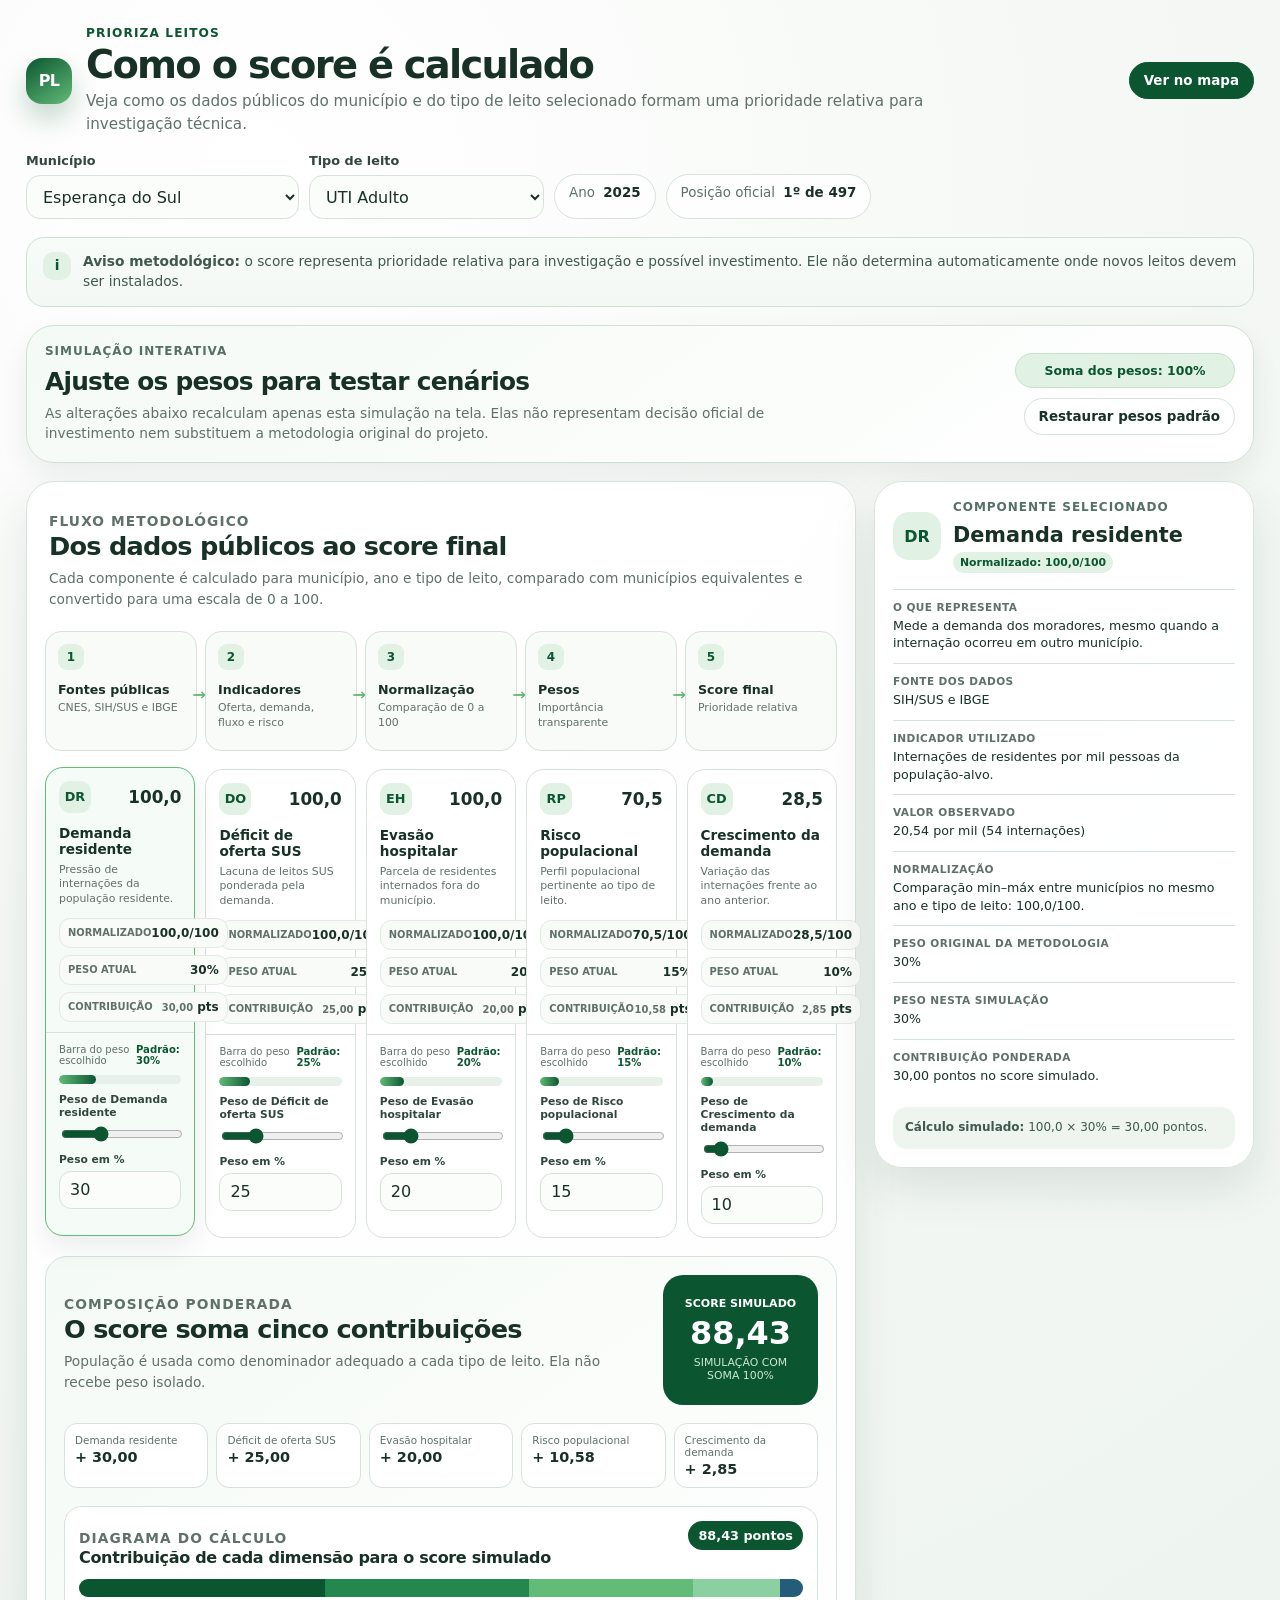
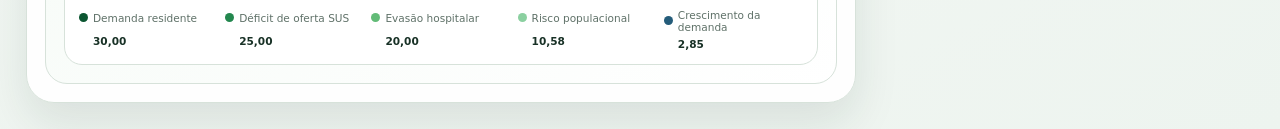
==== entenda-o-score.html @ 722260eb "Initial GitHub Pages site" ====
<!doctype html>
<html lang="pt-BR">
  <head>
    <meta charset="utf-8">
    <meta name="viewport" content="width=device-width, initial-scale=1">
    <meta name="description" content="Entenda como o score transparente do Prioriza Leitos é calculado.">
    <title>Prioriza Leitos | Entenda o score</title>
    <link rel="stylesheet" href="assets/css/styles.css">
  </head>
  <body data-page="score">
    <a class="skip-link" href="#conteudo">Ir para o conteúdo</a>

    <div class="app-shell">
      <header class="topbar">
        <div class="brand">
          <div class="brand-mark" aria-hidden="true">PL</div>
          <div>
            <p class="eyebrow">Prioriza Leitos</p>
            <h1>Como o score é calculado</h1>
            <p class="subtitle">Veja como os dados públicos do município e do tipo de leito selecionado formam uma prioridade relativa para investigação técnica.</p>
          </div>
        </div>
        <a class="button primary" id="back-to-map" href="index.html">Ver no mapa</a>
      </header>

      <section class="selection-bar" aria-label="Seleção analisada">
        <div class="input-group">
          <label for="score-municipality">Município</label>
          <select id="score-municipality"></select>
        </div>
        <div class="input-group">
          <label for="score-bed-type">Tipo de leito</label>
          <select id="score-bed-type"></select>
        </div>
        <div class="selection-chip">Ano <strong id="score-year">—</strong></div>
        <div class="selection-chip">Posição oficial <strong id="score-rank">—</strong></div>
      </section>

      <section class="notice" role="note">
        <span class="notice-icon" aria-hidden="true">i</span>
        <div><strong>Aviso metodológico:</strong> o score representa prioridade relativa para investigação e possível investimento. Ele não determina automaticamente onde novos leitos devem ser instalados.</div>
      </section>

      <section class="simulation-note" aria-label="Simulador de pesos">
        <div>
          <p class="section-title">Simulação interativa</p>
          <h2>Ajuste os pesos para testar cenários</h2>
          <p>As alterações abaixo recalculam apenas esta simulação na tela. Elas não representam decisão oficial de investimento nem substituem a metodologia original do projeto.</p>
        </div>
        <div class="simulation-actions">
          <span class="weight-sum is-ok" id="weight-sum" role="status">Soma dos pesos: 100%</span>
          <button class="button" id="reset-weights" type="button">Restaurar pesos padrão</button>
        </div>
      </section>

      <main id="conteudo" class="score-layout">
        <section class="main-card" aria-label="Fluxo e componentes do score">
          <div class="section-header">
            <div>
              <p class="section-title">Fluxo metodológico</p>
              <h2>Dos dados públicos ao score final</h2>
              <p>Cada componente é calculado para município, ano e tipo de leito, comparado com municípios equivalentes e convertido para uma escala de 0 a 100.</p>
            </div>
          </div>

          <div class="flow" aria-label="Etapas do cálculo">
            <article class="flow-step"><span>1</span><strong>Fontes públicas</strong><small>CNES, SIH/SUS e IBGE</small></article>
            <article class="flow-step"><span>2</span><strong>Indicadores</strong><small>Oferta, demanda, fluxo e risco</small></article>
            <article class="flow-step"><span>3</span><strong>Normalização</strong><small>Comparação de 0 a 100</small></article>
            <article class="flow-step"><span>4</span><strong>Pesos</strong><small>Importância transparente</small></article>
            <article class="flow-step"><span>5</span><strong>Score final</strong><small>Prioridade relativa</small></article>
          </div>

          <div class="dimensions-grid" id="dimension-cards" aria-label="Cinco componentes do score"></div>

          <section class="formula-card" aria-label="Composição do score final">
            <div>
              <p class="section-title">Composição ponderada</p>
              <h2>O score soma cinco contribuições</h2>
              <p>População é usada como denominador adequado a cada tipo de leito. Ela não recebe peso isolado.</p>
            </div>
            <div class="formula-result">
              <span>Score simulado</span>
              <strong id="final-score">—</strong>
              <small id="final-band">—</small>
            </div>
            <div class="contribution-list" id="contribution-list"></div>
            <div class="calculation-diagram" id="calculation-diagram" aria-label="Diagrama explicativo do cálculo"></div>
          </section>
        </section>

        <aside class="side-panel" id="dimension-detail" aria-live="polite"></aside>
      </main>
    </div>

    <div class="sheet-backdrop" id="sheet-backdrop" aria-hidden="true"></div>
    <section class="mobile-sheet" id="mobile-sheet" aria-label="Detalhes do componente">
      <div class="sheet-handle" aria-hidden="true"></div>
      <button class="sheet-close" id="sheet-close" type="button" aria-label="Fechar detalhes">×</button>
      <div id="mobile-sheet-content"></div>
    </section>

    <script type="module" src="assets/js/app.js"></script>
    <script type="module" src="assets/js/score.js"></script>
  </body>
</html>
---- assets/css/styles.css ----
:root {
  --bg: #f5f8f5;
  --surface: #ffffff;
  --surface-2: #eef5ef;
  --surface-3: #f8fbf8;
  --text: #183126;
  --muted: #5f7168;
  --border: #d7e2da;
  --green-1: #d7f0d5;
  --green-2: #a7ddb0;
  --green-3: #62bb77;
  --green-4: #23874e;
  --green-5: #0b5631;
  --blue: #245c7a;
  --shadow: 0 20px 45px rgba(24, 49, 38, 0.1);
  --shadow-soft: 0 12px 28px rgba(24, 49, 38, 0.07);
  --radius-lg: 28px;
  --radius-md: 18px;
  --radius-sm: 12px;
  --focus: 0 0 0 4px rgba(61, 155, 98, 0.18);
  --font: Inter, ui-sans-serif, system-ui, -apple-system, BlinkMacSystemFont, "Segoe UI", sans-serif;
}

* { box-sizing: border-box; }
html { scroll-behavior: smooth; }
body {
  background: radial-gradient(circle at 20% 10%, #fff 0, var(--bg) 46%, #edf4ef 100%);
  color: var(--text);
  font-family: var(--font);
  margin: 0;
  min-width: 320px;
  min-height: 100vh;
}

button, input, select { font: inherit; }
a { color: var(--green-5); }
button:focus-visible, input:focus-visible, select:focus-visible, a:focus-visible {
  outline: none;
  box-shadow: var(--focus);
}

.skip-link {
  background: var(--text);
  color: #fff;
  left: 1rem;
  padding: 0.7rem 1rem;
  position: fixed;
  top: -5rem;
  z-index: 2000;
}
.skip-link:focus { top: 1rem; }

.app-shell { min-height: 100vh; padding: 26px; }
.topbar {
  align-items: center;
  display: flex;
  gap: 20px;
  justify-content: space-between;
  margin-bottom: 18px;
}
.brand { align-items: center; display: flex; gap: 14px; }
.brand-mark {
  align-items: center;
  background: linear-gradient(145deg, var(--green-5), var(--green-3));
  border-radius: 16px;
  box-shadow: 0 14px 26px rgba(11, 86, 49, 0.22);
  color: #fff;
  display: flex;
  flex: 0 0 auto;
  font-weight: 850;
  height: 46px;
  justify-content: center;
  letter-spacing: -0.04em;
  width: 46px;
}
h1 { font-size: clamp(1.65rem, 3vw, 2.55rem); letter-spacing: -0.045em; line-height: 1.02; margin: 0; }
h2, h3, p { margin-top: 0; }
.subtitle { color: var(--muted); font-size: 0.95rem; line-height: 1.48; margin: 6px 0 0; max-width: 850px; }
.eyebrow { color: var(--green-5); font-size: 0.76rem; font-weight: 850; letter-spacing: 0.09em; margin: 0 0 5px; text-transform: uppercase; }
.update-pill, .selection-chip {
  background: rgba(255, 255, 255, 0.8);
  border: 1px solid var(--border);
  border-radius: 999px;
  color: var(--muted);
  font-size: 0.84rem;
  padding: 10px 14px;
  white-space: nowrap;
}
.selection-chip { align-self: end; min-height: 45px; }
.selection-chip strong { color: var(--text); margin-left: 4px; }
.section-title { color: #557065; font-size: 0.75rem; font-weight: 850; letter-spacing: 0.08em; margin: 0 0 9px; text-transform: uppercase; }

.map-layout { align-items: stretch; display: grid; gap: 18px; grid-template-columns: 320px minmax(0, 1fr); }
.filter-panel, .map-card, .details-card, .main-card, .side-panel, .mobile-sheet {
  background: rgba(255, 255, 255, 0.92);
  border: 1px solid var(--border);
  border-radius: var(--radius-lg);
  box-shadow: var(--shadow);
}
.filter-panel { display: flex; flex-direction: column; gap: 17px; padding: 18px; }
.input-group { display: grid; gap: 7px; min-width: 0; }
.input-group label { color: #31473d; font-size: 0.8rem; font-weight: 750; }
.input-group select, .input-group input {
  background: #fbfdfb;
  border: 1px solid var(--border);
  border-radius: 14px;
  color: var(--text);
  min-height: 44px;
  outline: none;
  padding: 10px 12px;
  width: 100%;
}
.input-group select:focus, .input-group input:focus { border-color: #3d9b62; box-shadow: var(--focus); }
.input-group select:disabled { color: var(--muted); opacity: 1; }
.filter-row { display: grid; gap: 10px; grid-template-columns: 0.7fr 1.3fr; }
.legend-block { display: grid; gap: 8px; }
.legend-ramp { background: linear-gradient(90deg, var(--green-1), var(--green-2), var(--green-3), var(--green-4), var(--green-5)); border: 1px solid rgba(0, 0, 0, 0.05); border-radius: 999px; height: 12px; }
.legend-labels { color: var(--muted); display: flex; font-size: 0.7rem; font-weight: 750; justify-content: space-between; }
.method-box { background: linear-gradient(180deg, #f3faf4, #fff); border: 1px solid #dce9df; border-radius: var(--radius-md); color: #40584d; font-size: 0.84rem; line-height: 1.45; padding: 14px; }
.compact-list { display: grid; gap: 8px; }
.compact-item {
  align-items: center;
  background: #fff;
  border: 1px solid var(--border);
  border-radius: 13px;
  color: var(--text);
  cursor: pointer;
  display: flex;
  font-size: 0.82rem;
  gap: 8px;
  justify-content: space-between;
  padding: 10px 11px;
  text-align: left;
}
.compact-item:hover, .compact-item.active { background: var(--surface-2); border-color: #a9ceb3; }
.compact-item span { overflow: hidden; text-overflow: ellipsis; white-space: nowrap; }
.compact-item b { background: var(--green-5); border-radius: 999px; color: #fff; font-size: 0.72rem; min-width: 42px; padding: 4px 7px; text-align: center; }

.map-card { display: grid; gap: 16px; grid-template-columns: minmax(0, 1fr) 335px; min-height: calc(100vh - 145px); overflow: hidden; padding: 18px; }
.map-stage { background: radial-gradient(circle at 52% 42%, #fff 0, #edf6ef 72%); border: 1px solid #d7e5dc; border-radius: 24px; min-height: 620px; overflow: hidden; position: relative; }
.map-heading { align-items: flex-start; display: flex; justify-content: space-between; left: 18px; pointer-events: none; position: absolute; right: 18px; top: 18px; z-index: 500; }
.map-heading > div:first-child { backdrop-filter: blur(10px); background: rgba(255, 255, 255, 0.84); border: 1px solid #dfe9e1; border-radius: 18px; padding: 11px 14px; }
.map-heading strong, .map-heading span { display: block; }
.map-heading strong { font-size: 0.95rem; }
.map-heading span { color: var(--muted); font-size: 0.73rem; margin-top: 3px; }
.focus-chip { background: rgba(9, 87, 49, 0.92); border-radius: 999px; box-shadow: 0 10px 20px rgba(11, 86, 49, 0.18); color: #fff; font-size: 0.75rem; font-weight: 800; padding: 9px 12px; white-space: nowrap; }
.priority-map { height: 100%; min-height: 620px; width: 100%; }
.leaflet-container { background: #edf6ef; font-family: var(--font); }
.leaflet-tile-pane { filter: saturate(0.45) brightness(1.05); opacity: 0.62; }
.leaflet-control-zoom a { color: var(--green-5); }
.leaflet-popup-content-wrapper { border: 1px solid var(--border); border-radius: 16px; box-shadow: var(--shadow-soft); }
.leaflet-popup-content { color: var(--text); line-height: 1.45; margin: 13px 15px; }
.leaflet-control-attribution { font-size: 8px; }

.details-card { box-shadow: none; min-width: 0; overflow: auto; padding: 18px; }
.detail-head { align-items: flex-start; display: flex; gap: 12px; justify-content: space-between; }
.detail-head h2 { font-size: 1.35rem; letter-spacing: -0.03em; margin: 0; }
.detail-head p { color: var(--muted); font-size: 0.78rem; margin: 4px 0 0; }
.score-ring { align-items: center; background: conic-gradient(var(--green-5) var(--score-angle), #dce9df 0); border-radius: 50%; display: flex; flex: 0 0 auto; height: 72px; justify-content: center; position: relative; width: 72px; }
.score-ring::before { background: #fff; border-radius: 50%; content: ""; inset: 7px; position: absolute; }
.score-ring strong { font-size: 1rem; position: relative; }
.rank-line { display: grid; gap: 8px; grid-template-columns: 1fr 1fr; margin: 16px 0; }
.metric-box { background: var(--surface-3); border: 1px solid var(--border); border-radius: 14px; padding: 10px; }
.metric-box span { color: var(--muted); display: block; font-size: 0.67rem; font-weight: 750; text-transform: uppercase; }
.metric-box strong { display: block; font-size: 1.1rem; margin-top: 3px; }
.priority-badge { background: #e1f1e3; border-radius: 999px; color: var(--green-5); display: inline-block; font-size: 0.72rem; font-weight: 850; margin-top: 8px; padding: 5px 9px; text-transform: uppercase; }
.dimension-bars { display: grid; gap: 10px; margin: 18px 0; }
.bar-row { display: grid; gap: 5px; }
.bar-label { color: var(--muted); display: flex; font-size: 0.73rem; justify-content: space-between; }
.bar-label strong { color: var(--text); }
.bar-track { background: #e8f0ea; border-radius: 999px; height: 8px; overflow: hidden; }
.bar-fill { background: linear-gradient(90deg, var(--green-3), var(--green-5)); border-radius: inherit; height: 100%; width: var(--bar-width); }
.warning { background: #f3f8f4; border: 1px solid #d6e5d9; border-radius: 14px; color: #40584d; font-size: 0.76rem; line-height: 1.4; margin-top: 14px; padding: 12px; }
.button { align-items: center; background: #fff; border: 1px solid var(--border); border-radius: 999px; color: var(--text); cursor: pointer; display: inline-flex; font-size: 0.84rem; font-weight: 800; justify-content: center; padding: 10px 14px; text-decoration: none; }
.button:hover { border-color: #a9ceb3; transform: translateY(-1px); }
.button.primary { background: var(--green-5); border-color: var(--green-5); color: #fff; }
.details-card .button { margin-top: 4px; width: 100%; }

.selection-bar { align-items: end; display: flex; flex-wrap: wrap; gap: 10px; margin: 18px 0; }
.selection-bar .input-group { min-width: 235px; }
.notice { align-items: flex-start; background: linear-gradient(180deg, #f8fcf8, #f3f8f4); border: 1px solid #cfe0d4; border-radius: var(--radius-md); color: #40584d; display: flex; font-size: 0.86rem; gap: 12px; line-height: 1.45; margin-bottom: 18px; padding: 14px 16px; }
.notice-icon { align-items: center; background: #e1f1e3; border-radius: 10px; color: var(--green-5); display: flex; flex: 0 0 auto; font-weight: 900; height: 28px; justify-content: center; width: 28px; }
.simulation-note {
  align-items: center;
  background: linear-gradient(145deg, #f4faf5, #fff);
  border: 1px solid #cfe0d4;
  border-radius: var(--radius-lg);
  box-shadow: var(--shadow-soft);
  display: flex;
  gap: 18px;
  justify-content: space-between;
  margin-bottom: 18px;
  padding: 18px;
}
.simulation-note h2 { font-size: clamp(1.15rem, 2vw, 1.55rem); letter-spacing: -0.03em; margin: 0; }
.simulation-note p:not(.section-title) { color: var(--muted); font-size: 0.86rem; line-height: 1.48; margin: 7px 0 0; max-width: 780px; }
.simulation-actions { align-items: flex-end; display: flex; flex-direction: column; gap: 10px; }
.weight-sum {
  background: #e1f1e3;
  border: 1px solid #c6e1cb;
  border-radius: 999px;
  color: var(--green-5);
  display: inline-flex;
  font-size: 0.78rem;
  font-weight: 850;
  justify-content: center;
  min-width: 220px;
  padding: 9px 12px;
  text-align: center;
}
.weight-sum.is-warning { background: #fff6d7; border-color: #efd47e; color: #72530a; }
.score-layout { align-items: start; display: grid; gap: 18px; grid-template-columns: minmax(0, 1fr) 380px; }
.main-card { display: grid; gap: 18px; padding: 18px; }
.section-header { padding: 4px; }
.section-header h2, .formula-card h2 { font-size: clamp(1.25rem, 2vw, 1.75rem); letter-spacing: -0.03em; margin: 0; }
.section-header p, .formula-card p { color: var(--muted); font-size: 0.86rem; line-height: 1.48; margin: 7px 0 0; max-width: 820px; }
.flow { display: grid; gap: 8px; grid-template-columns: repeat(5, 1fr); }
.flow-step { background: var(--surface-3); border: 1px solid var(--border); border-radius: 16px; min-height: 120px; padding: 12px; position: relative; }
.flow-step:not(:last-child)::after { color: var(--green-3); content: "→"; font-weight: 900; position: absolute; right: -10px; top: 45%; z-index: 2; }
.flow-step > span { align-items: center; background: #e1f1e3; border-radius: 9px; color: var(--green-5); display: flex; font-size: 0.75rem; font-weight: 900; height: 26px; justify-content: center; margin-bottom: 12px; width: 26px; }
.flow-step strong, .flow-step small { display: block; }
.flow-step strong { font-size: 0.79rem; }
.flow-step small { color: var(--muted); font-size: 0.68rem; line-height: 1.35; margin-top: 4px; }
.dimensions-grid { display: grid; gap: 10px; grid-template-columns: repeat(5, 1fr); }
.dimension-card { background: #fff; border: 1px solid var(--border); border-radius: var(--radius-md); color: var(--text); min-width: 0; padding: 0; text-align: left; transition: 0.18s ease; }
.dimension-card:hover, .dimension-card.is-active { border-color: var(--green-3); box-shadow: 0 12px 24px rgba(24, 49, 38, 0.08); transform: translateY(-2px); }
.dimension-card.is-active { background: #f5fbf6; }
.dimension-summary { background: transparent; border: 0; color: inherit; cursor: pointer; display: block; padding: 13px 13px 9px; text-align: left; width: 100%; }
.dimension-top { align-items: center; display: flex; justify-content: space-between; }
.dim-icon { align-items: center; background: #e1f1e3; border-radius: 11px; color: var(--green-5); display: flex; font-size: 0.8rem; font-weight: 900; height: 32px; justify-content: center; width: 32px; }
.dimension-top b { font-size: 1.05rem; }
.dimension-card h3 { font-size: 0.85rem; line-height: 1.2; margin: 12px 0 5px; }
.dimension-card p { color: var(--muted); font-size: 0.68rem; line-height: 1.35; margin: 0; min-height: 46px; }
.mobile-expand-hint { color: var(--green-5); display: none; font-size: 0.68rem; font-weight: 800; margin-top: 8px; }
.dimension-metrics { display: grid; gap: 7px; padding: 0 13px 10px; }
.dimension-metrics div {
  align-items: center;
  background: var(--surface-3);
  border: 1px solid #e1ebe4;
  border-radius: 11px;
  display: flex;
  justify-content: space-between;
  padding: 7px 8px;
}
.dimension-metrics span { color: var(--muted); font-size: 0.62rem; font-weight: 800; text-transform: uppercase; }
.dimension-metrics strong { font-size: 0.75rem; }
.weight-controls { border-top: 1px solid var(--border); display: grid; gap: 9px; padding: 11px 13px 13px; }
.weight-meta { align-items: center; color: var(--muted); display: flex; font-size: 0.63rem; justify-content: space-between; }
.weight-meta strong { color: var(--green-5); }
.weight-track { height: 9px; margin: 0; }
.slider-label, .number-label { display: grid; gap: 5px; }
.slider-label span, .number-label span { color: #31473d; font-size: 0.67rem; font-weight: 800; }
.weight-slider { accent-color: var(--green-5); cursor: pointer; width: 100%; }
.weight-number {
  background: #fbfdfb;
  border: 1px solid var(--border);
  border-radius: 12px;
  color: var(--text);
  min-height: 38px;
  padding: 8px 10px;
  width: 100%;
}
.formula-card { align-items: center; background: linear-gradient(145deg, #f4faf5, #fff); border: 1px solid var(--border); border-radius: 22px; display: grid; gap: 18px; grid-template-columns: minmax(220px, 1fr) 155px; padding: 18px; }
.formula-result { align-items: center; background: var(--green-5); border-radius: 20px; color: #fff; display: flex; flex-direction: column; grid-column: 2; grid-row: 1; justify-content: center; min-height: 130px; padding: 15px; text-align: center; }
.formula-result span { font-size: 0.69rem; font-weight: 750; text-transform: uppercase; }
.formula-result strong { font-size: 2rem; line-height: 1; margin: 7px 0; }
.formula-result small { color: #cce7d3; font-size: 0.68rem; text-transform: uppercase; }
.contribution-list { display: grid; gap: 8px; grid-column: 1 / -1; grid-template-columns: repeat(5, 1fr); }
.contribution { background: #fff; border: 1px solid var(--border); border-radius: 13px; padding: 10px; }
.contribution span { color: var(--muted); display: block; font-size: 0.65rem; }
.contribution strong { display: block; font-size: 0.9rem; margin-top: 3px; }
.calculation-diagram { background: #fff; border: 1px solid var(--border); border-radius: 18px; display: grid; gap: 12px; grid-column: 1 / -1; padding: 14px; }
.diagram-header { align-items: flex-start; display: flex; gap: 12px; justify-content: space-between; }
.diagram-header h3 { font-size: 1rem; letter-spacing: -0.02em; margin: 0; }
.diagram-header strong { background: var(--green-5); border-radius: 999px; color: #fff; flex: 0 0 auto; font-size: 0.8rem; padding: 7px 10px; }
.stacked-bar { background: #e8f0ea; border-radius: 999px; display: flex; height: 18px; overflow: hidden; width: 100%; }
.stacked-segment { display: block; flex: 0 0 var(--segment-width); min-width: 0; }
.dim-demanda { background: #0b5631; }
.dim-oferta { background: #23874e; }
.dim-evasao { background: #62bb77; }
.dim-risco { background: #8bd0a0; }
.dim-crescimento { background: #245c7a; }
.diagram-legend { display: grid; gap: 7px; grid-template-columns: repeat(5, 1fr); }
.diagram-legend-item { align-items: center; color: var(--muted); display: grid; font-size: 0.66rem; gap: 5px; grid-template-columns: auto 1fr; }
.diagram-legend-item strong { color: var(--text); grid-column: 2; }
.legend-dot { border-radius: 999px; display: inline-block; height: 9px; width: 9px; }

.side-panel { overflow: hidden; padding: 18px; position: sticky; top: 86px; }
.side-panel-header { align-items: center; display: flex; gap: 12px; margin-bottom: 16px; }
.big-icon { align-items: center; background: #e1f1e3; border-radius: 16px; color: var(--green-5); display: flex; flex: 0 0 auto; font-size: 1rem; font-weight: 900; height: 48px; justify-content: center; width: 48px; }
.side-panel h2 { font-size: 1.3rem; margin: 0; }
.score-badge { background: #e1f1e3; border-radius: 999px; color: var(--green-5); display: inline-block; font-size: 0.68rem; font-weight: 800; margin-top: 5px; padding: 4px 7px; }
.detail-list { display: grid; gap: 0; margin: 0; }
.detail-item { border-top: 1px solid var(--border); padding: 11px 0; }
.detail-item dt { color: var(--muted); font-size: 0.66rem; font-weight: 800; letter-spacing: 0.04em; text-transform: uppercase; }
.detail-item dd { font-size: 0.79rem; line-height: 1.4; margin: 4px 0 0; }
.calc-box { background: var(--surface-2); border-radius: 14px; color: #40584d; font-size: 0.75rem; line-height: 1.45; margin-top: 12px; padding: 12px; }

.mobile-sheet, .sheet-backdrop { display: none; }
.loading-state { align-items: center; color: var(--muted); display: flex; justify-content: center; min-height: 180px; padding: 20px; text-align: center; }
.empty-state { color: var(--muted); font-size: 0.8rem; padding: 12px 0; }

@media (max-width: 1180px) {
  .map-layout { grid-template-columns: 285px minmax(0, 1fr); }
  .map-card { grid-template-columns: 1fr; }
  .score-layout { grid-template-columns: 1fr 340px; }
  .dimensions-grid { grid-template-columns: repeat(3, 1fr); }
  .diagram-legend { grid-template-columns: repeat(3, 1fr); }
}

@media (max-width: 900px) {
  .map-layout, .score-layout { grid-template-columns: 1fr; }
  .filter-panel { display: grid; grid-template-columns: repeat(2, 1fr); }
  .filter-panel > * { min-width: 0; }
  .method-box { align-self: end; }
  .side-panel { position: static; }
  .flow { grid-template-columns: repeat(3, 1fr); }
  .contribution-list { grid-template-columns: repeat(3, 1fr); }
  .simulation-note { align-items: flex-start; flex-direction: column; }
  .simulation-actions { align-items: flex-start; width: 100%; }
  .weight-sum { min-width: 0; width: 100%; }
}

@media (max-width: 760px) {
  .app-shell { padding: 14px; }
  .topbar { align-items: flex-start; flex-direction: column; }
  .update-pill { white-space: normal; }
  .map-layout { gap: 12px; }
  .filter-panel { display: grid; grid-template-columns: 1fr; }
  .filter-row { grid-template-columns: 0.7fr 1.3fr; }
  .map-card { border-radius: 22px; padding: 10px; }
  .map-stage, .priority-map { min-height: 530px; }
  .map-heading { left: 10px; right: 10px; top: 10px; }
  .map-heading > div:first-child { max-width: 65%; padding: 9px 10px; }
  .map-heading span { font-size: 0.65rem; }
  .focus-chip { font-size: 0.65rem; max-width: 34%; overflow: hidden; text-overflow: ellipsis; }
  .details-card { display: none; }
  .selection-bar { display: grid; grid-template-columns: 1fr 1fr; }
  .selection-bar .input-group { grid-column: 1 / -1; min-width: 0; }
  .flow, .dimensions-grid { grid-template-columns: 1fr 1fr; }
  .flow-step:not(:last-child)::after { display: none; }
  .formula-card { grid-template-columns: 1fr; }
  .formula-result { grid-column: 1; grid-row: auto; }
  .contribution-list { grid-template-columns: 1fr 1fr; }
  .calculation-diagram { gap: 10px; padding: 12px; }
  .diagram-header { flex-direction: column; }
  .diagram-legend { grid-template-columns: 1fr 1fr; }
  .dimension-card:hover { transform: none; }
  .mobile-expand-hint { display: block; }
  .weight-controls { display: none; }
  .dimension-card.is-expanded .weight-controls { display: grid; }
  .side-panel { display: none; }
  .sheet-backdrop { background: rgba(16, 35, 27, 0.32); inset: 0; position: fixed; z-index: 1190; }
  .sheet-backdrop.open { display: block; }
  .mobile-sheet { border-radius: 28px 28px 0 0; bottom: 0; display: block; left: 0; max-height: 82vh; overflow: auto; padding: 12px 18px 24px; position: fixed; right: 0; transform: translateY(105%); transition: transform 0.25s ease; z-index: 1200; }
  .mobile-sheet.open { transform: translateY(0); }
  .sheet-handle { background: #c7d7cd; border-radius: 999px; height: 5px; margin: 0 auto 10px; width: 44px; }
  .sheet-close { background: var(--surface-2); border: 0; border-radius: 50%; color: var(--text); cursor: pointer; font-size: 1.3rem; height: 34px; position: absolute; right: 16px; top: 15px; width: 34px; }
}

@media (max-width: 480px) {
  .brand-mark { height: 42px; width: 42px; }
  h1 { font-size: 1.65rem; }
  .subtitle { font-size: 0.82rem; }
  .filter-row, .flow, .dimensions-grid, .contribution-list, .diagram-legend { grid-template-columns: 1fr; }
  .selection-bar { grid-template-columns: 1fr; }
}

@media (prefers-reduced-motion: reduce) {
  html { scroll-behavior: auto; }
  *, *::before, *::after { scroll-behavior: auto !important; transition-duration: 0.01ms !important; }
}
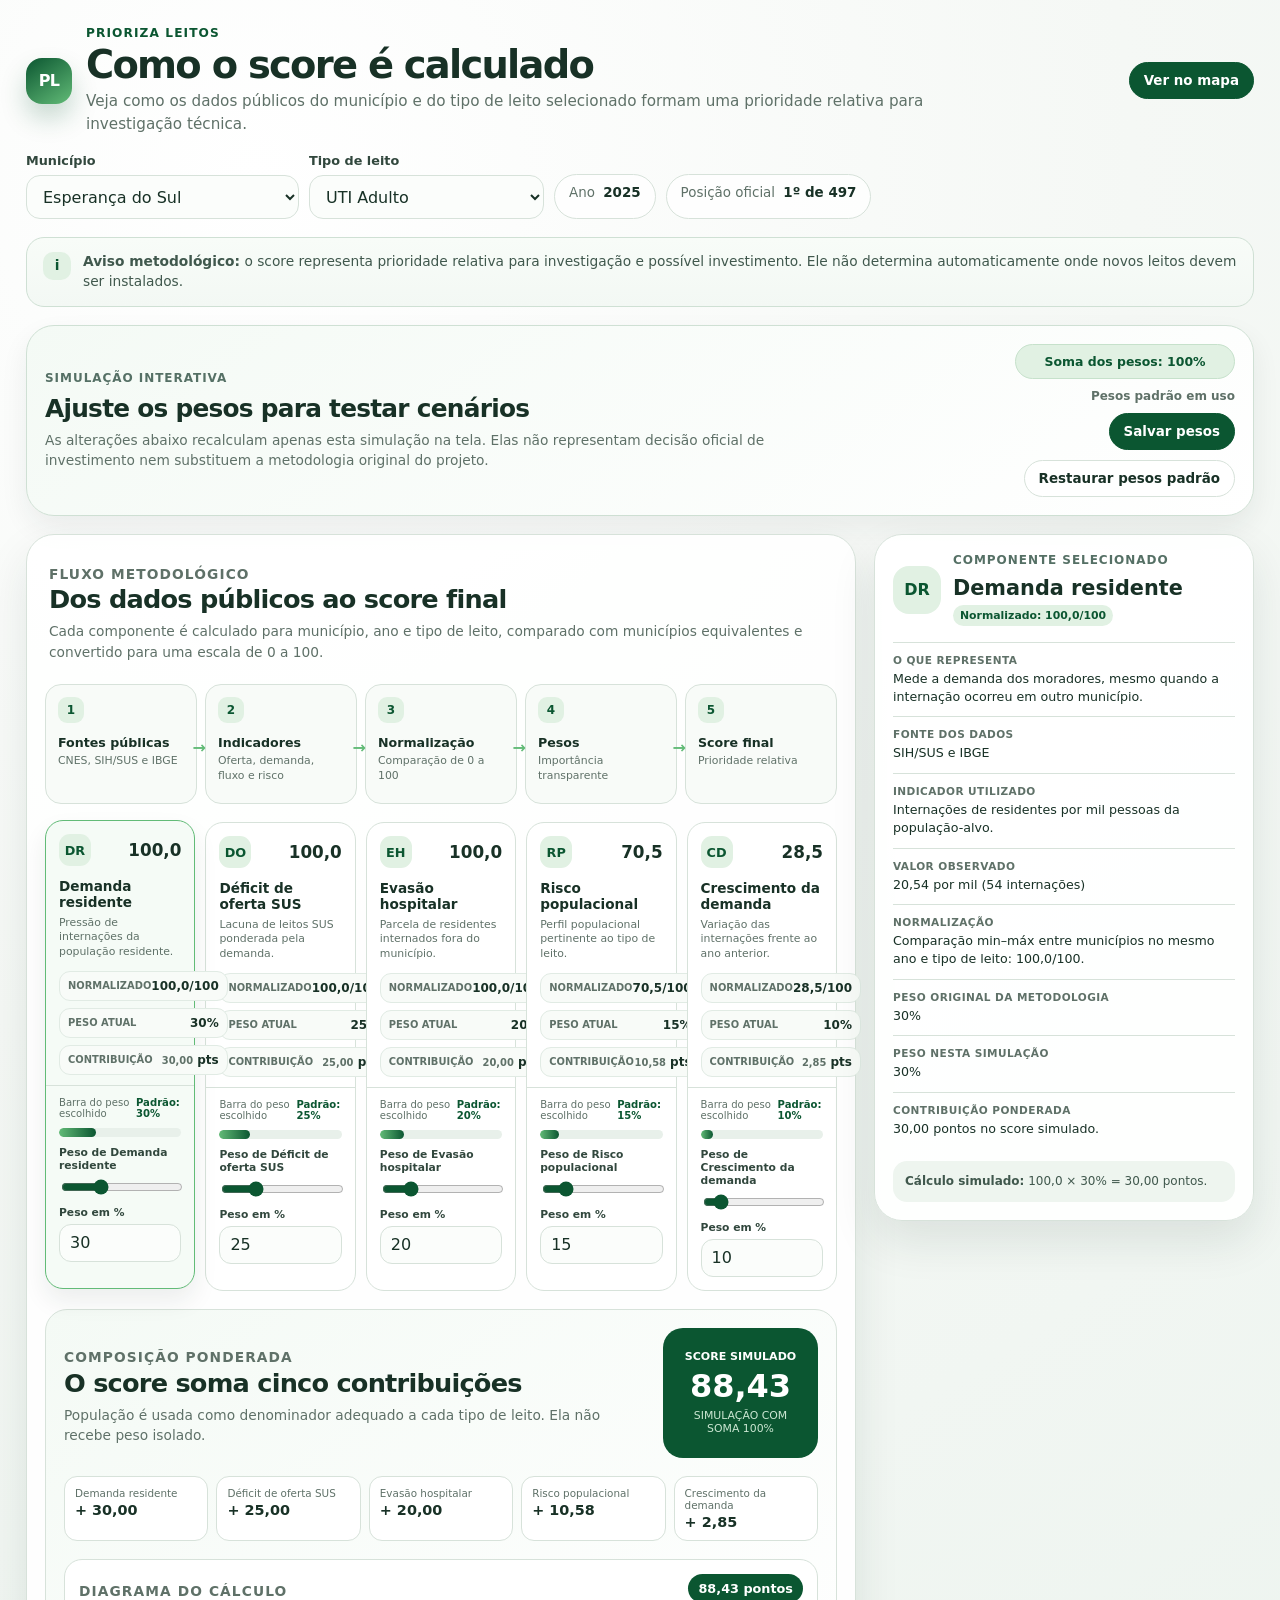
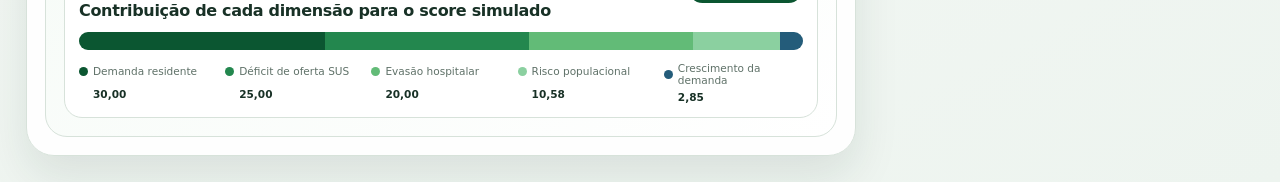
==== commit a71ead32: "Colocando botao de salvar pesos" ====
--- a/entenda-o-score.html
+++ b/entenda-o-score.html
@@ -49,6 +49,8 @@
         </div>
         <div class="simulation-actions">
           <span class="weight-sum is-ok" id="weight-sum" role="status">Soma dos pesos: 100%</span>
+          <span class="save-status" id="save-status" role="status">Pesos padrão em uso</span>
+          <button class="button primary" id="save-weights" type="button">Salvar pesos</button>
           <button class="button" id="reset-weights" type="button">Restaurar pesos padrão</button>
         </div>
       </section>
--- a/assets/css/styles.css
+++ b/assets/css/styles.css
@@ -173,6 +173,7 @@
 .warning { background: #f3f8f4; border: 1px solid #d6e5d9; border-radius: 14px; color: #40584d; font-size: 0.76rem; line-height: 1.4; margin-top: 14px; padding: 12px; }
 .button { align-items: center; background: #fff; border: 1px solid var(--border); border-radius: 999px; color: var(--text); cursor: pointer; display: inline-flex; font-size: 0.84rem; font-weight: 800; justify-content: center; padding: 10px 14px; text-decoration: none; }
 .button:hover { border-color: #a9ceb3; transform: translateY(-1px); }
+.button:disabled { cursor: not-allowed; opacity: 0.55; transform: none; }
 .button.primary { background: var(--green-5); border-color: var(--green-5); color: #fff; }
 .details-card .button { margin-top: 4px; width: 100%; }
 
@@ -209,6 +210,7 @@
   text-align: center;
 }
 .weight-sum.is-warning { background: #fff6d7; border-color: #efd47e; color: #72530a; }
+.save-status { color: var(--muted); font-size: 0.75rem; font-weight: 800; text-align: right; }
 .score-layout { align-items: start; display: grid; gap: 18px; grid-template-columns: minmax(0, 1fr) 380px; }
 .main-card { display: grid; gap: 18px; padding: 18px; }
 .section-header { padding: 4px; }
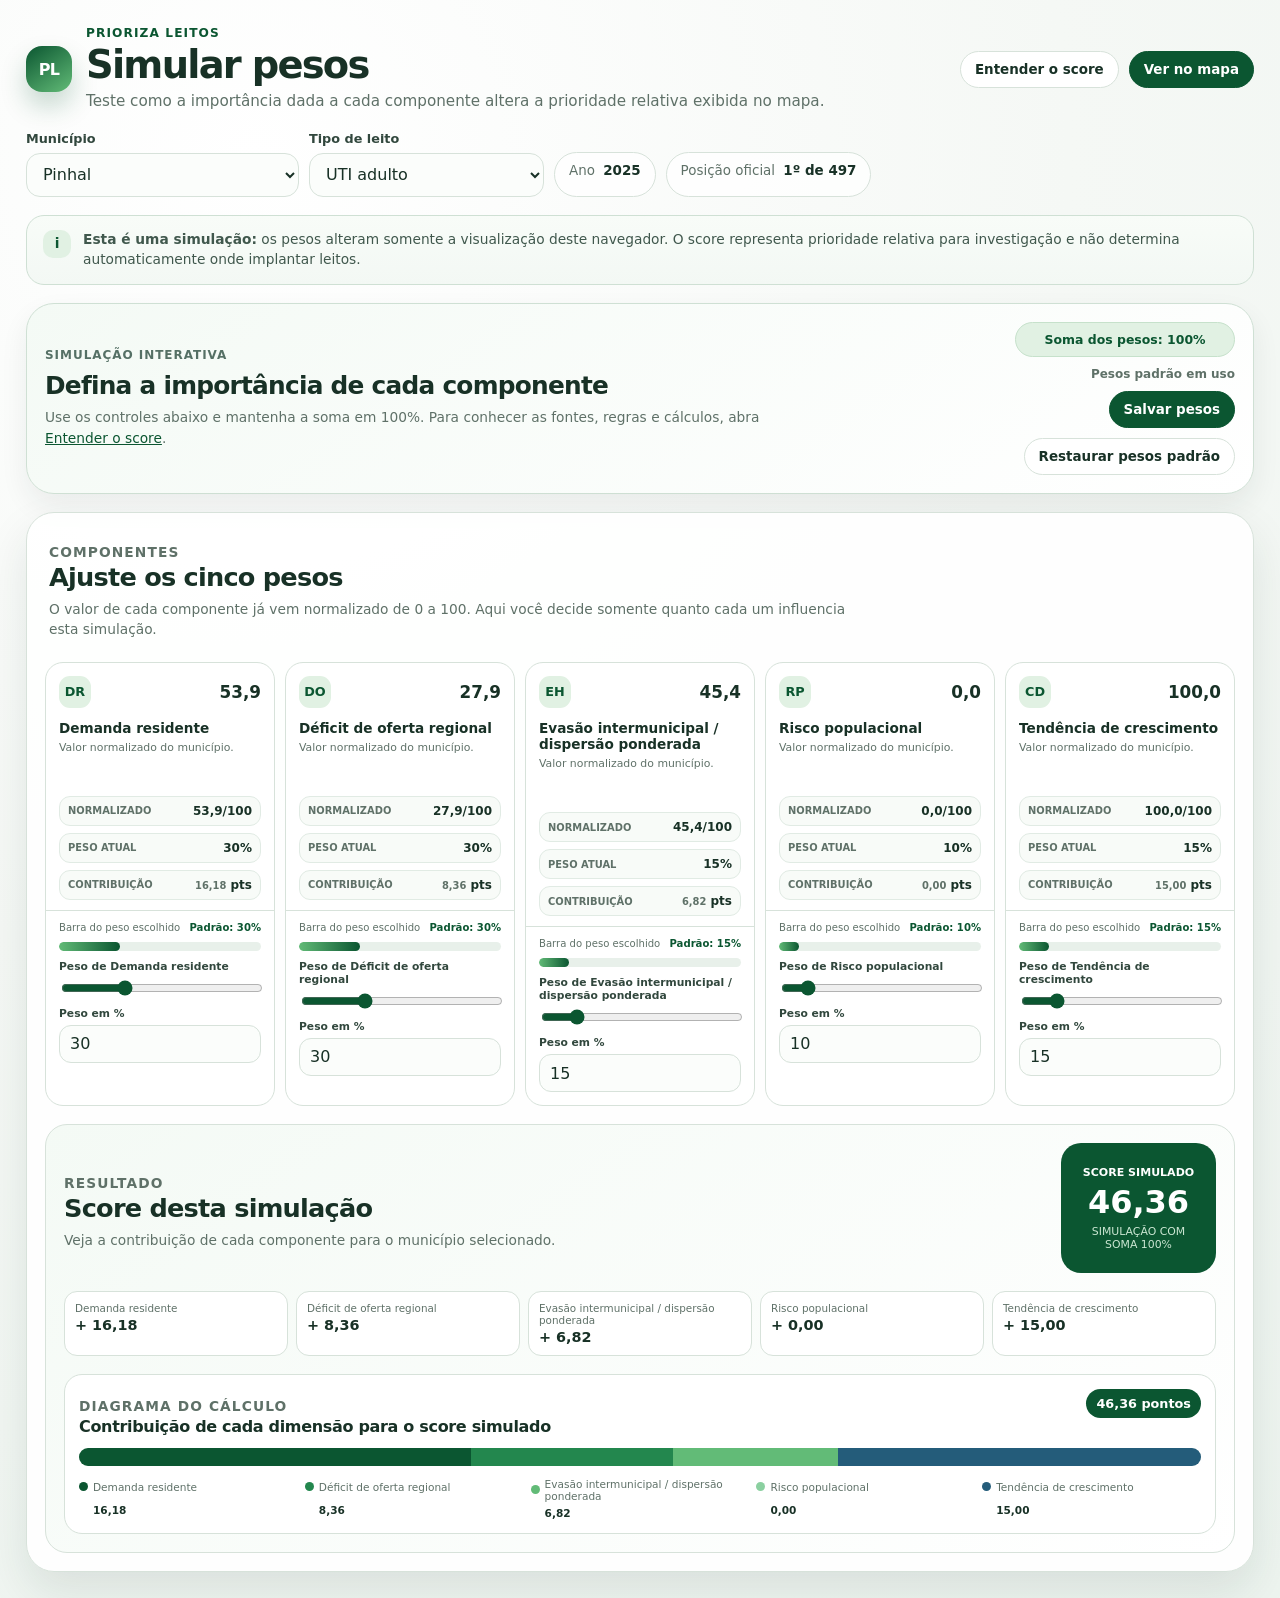
==== commit b0ad7c94: "Atualiza score e guia de componentes" ====
--- a/entenda-o-score.html
+++ b/entenda-o-score.html
@@ -3,8 +3,8 @@
   <head>
     <meta charset="utf-8">
     <meta name="viewport" content="width=device-width, initial-scale=1">
-    <meta name="description" content="Entenda como o score transparente do Prioriza Leitos é calculado.">
-    <title>Prioriza Leitos | Entenda o score</title>
+    <meta name="description" content="Simule pesos do score do Prioriza Leitos.">
+    <title>Prioriza Leitos | Simular pesos</title>
     <link rel="stylesheet" href="assets/css/styles.css">
   </head>
   <body data-page="score">
@@ -16,11 +16,14 @@
           <div class="brand-mark" aria-hidden="true">PL</div>
           <div>
             <p class="eyebrow">Prioriza Leitos</p>
-            <h1>Como o score é calculado</h1>
-            <p class="subtitle">Veja como os dados públicos do município e do tipo de leito selecionado formam uma prioridade relativa para investigação técnica.</p>
+            <h1>Simular pesos</h1>
+            <p class="subtitle">Teste como a importância dada a cada componente altera a prioridade relativa exibida no mapa.</p>
           </div>
         </div>
-        <a class="button primary" id="back-to-map" href="index.html">Ver no mapa</a>
+        <div class="header-actions">
+          <a class="button" href="como-o-score-e-calculado.html">Entender o score</a>
+          <a class="button primary" id="back-to-map" href="index.html">Ver no mapa</a>
+        </div>
       </header>
 
       <section class="selection-bar" aria-label="Seleção analisada">
@@ -38,14 +41,14 @@
 
       <section class="notice" role="note">
         <span class="notice-icon" aria-hidden="true">i</span>
-        <div><strong>Aviso metodológico:</strong> o score representa prioridade relativa para investigação e possível investimento. Ele não determina automaticamente onde novos leitos devem ser instalados.</div>
+        <div><strong>Esta é uma simulação:</strong> os pesos alteram somente a visualização deste navegador. O score representa prioridade relativa para investigação e não determina automaticamente onde implantar leitos.</div>
       </section>
 
       <section class="simulation-note" aria-label="Simulador de pesos">
         <div>
           <p class="section-title">Simulação interativa</p>
-          <h2>Ajuste os pesos para testar cenários</h2>
-          <p>As alterações abaixo recalculam apenas esta simulação na tela. Elas não representam decisão oficial de investimento nem substituem a metodologia original do projeto.</p>
+          <h2>Defina a importância de cada componente</h2>
+          <p>Use os controles abaixo e mantenha a soma em 100%. Para conhecer as fontes, regras e cálculos, abra <a href="como-o-score-e-calculado.html">Entender o score</a>.</p>
         </div>
         <div class="simulation-actions">
           <span class="weight-sum is-ok" id="weight-sum" role="status">Soma dos pesos: 100%</span>
@@ -55,31 +58,23 @@
         </div>
       </section>
 
-      <main id="conteudo" class="score-layout">
-        <section class="main-card" aria-label="Fluxo e componentes do score">
+      <main id="conteudo" class="score-layout score-simulation-layout">
+        <section class="main-card" aria-label="Componentes e pesos do score">
           <div class="section-header">
             <div>
-              <p class="section-title">Fluxo metodológico</p>
-              <h2>Dos dados públicos ao score final</h2>
-              <p>Cada componente é calculado para município, ano e tipo de leito, comparado com municípios equivalentes e convertido para uma escala de 0 a 100.</p>
+              <p class="section-title">Componentes</p>
+              <h2>Ajuste os cinco pesos</h2>
+              <p>O valor de cada componente já vem normalizado de 0 a 100. Aqui você decide somente quanto cada um influencia esta simulação.</p>
             </div>
-          </div>
-
-          <div class="flow" aria-label="Etapas do cálculo">
-            <article class="flow-step"><span>1</span><strong>Fontes públicas</strong><small>CNES, SIH/SUS e IBGE</small></article>
-            <article class="flow-step"><span>2</span><strong>Indicadores</strong><small>Oferta, demanda, fluxo e risco</small></article>
-            <article class="flow-step"><span>3</span><strong>Normalização</strong><small>Comparação de 0 a 100</small></article>
-            <article class="flow-step"><span>4</span><strong>Pesos</strong><small>Importância transparente</small></article>
-            <article class="flow-step"><span>5</span><strong>Score final</strong><small>Prioridade relativa</small></article>
           </div>
 
           <div class="dimensions-grid" id="dimension-cards" aria-label="Cinco componentes do score"></div>
 
           <section class="formula-card" aria-label="Composição do score final">
             <div>
-              <p class="section-title">Composição ponderada</p>
-              <h2>O score soma cinco contribuições</h2>
-              <p>População é usada como denominador adequado a cada tipo de leito. Ela não recebe peso isolado.</p>
+              <p class="section-title">Resultado</p>
+              <h2>Score desta simulação</h2>
+              <p>Veja a contribuição de cada componente para o município selecionado.</p>
             </div>
             <div class="formula-result">
               <span>Score simulado</span>
@@ -90,17 +85,8 @@
             <div class="calculation-diagram" id="calculation-diagram" aria-label="Diagrama explicativo do cálculo"></div>
           </section>
         </section>
-
-        <aside class="side-panel" id="dimension-detail" aria-live="polite"></aside>
       </main>
     </div>
-
-    <div class="sheet-backdrop" id="sheet-backdrop" aria-hidden="true"></div>
-    <section class="mobile-sheet" id="mobile-sheet" aria-label="Detalhes do componente">
-      <div class="sheet-handle" aria-hidden="true"></div>
-      <button class="sheet-close" id="sheet-close" type="button" aria-label="Fechar detalhes">×</button>
-      <div id="mobile-sheet-content"></div>
-    </section>
 
     <script type="module" src="assets/js/app.js"></script>
     <script type="module" src="assets/js/score.js"></script>
--- a/assets/css/styles.css
+++ b/assets/css/styles.css
@@ -136,7 +136,7 @@
 .compact-item span { overflow: hidden; text-overflow: ellipsis; white-space: nowrap; }
 .compact-item b { background: var(--green-5); border-radius: 999px; color: #fff; font-size: 0.72rem; min-width: 42px; padding: 4px 7px; text-align: center; }
 
-.map-card { display: grid; gap: 16px; grid-template-columns: minmax(0, 1fr) 335px; min-height: calc(100vh - 145px); overflow: hidden; padding: 18px; }
+.map-card { min-height: calc(100vh - 145px); overflow: hidden; padding: 18px; }
 .map-stage { background: radial-gradient(circle at 52% 42%, #fff 0, #edf6ef 72%); border: 1px solid #d7e5dc; border-radius: 24px; min-height: 620px; overflow: hidden; position: relative; }
 .map-heading { align-items: flex-start; display: flex; justify-content: space-between; left: 18px; pointer-events: none; position: absolute; right: 18px; top: 18px; z-index: 500; }
 .map-heading > div:first-child { backdrop-filter: blur(10px); background: rgba(255, 255, 255, 0.84); border: 1px solid #dfe9e1; border-radius: 18px; padding: 11px 14px; }
@@ -148,8 +148,14 @@
 .leaflet-container { background: #edf6ef; font-family: var(--font); }
 .leaflet-tile-pane { filter: saturate(0.45) brightness(1.05); opacity: 0.62; }
 .leaflet-control-zoom a { color: var(--green-5); }
-.leaflet-popup-content-wrapper { border: 1px solid var(--border); border-radius: 16px; box-shadow: var(--shadow-soft); }
-.leaflet-popup-content { color: var(--text); line-height: 1.45; margin: 13px 15px; }
+.leaflet-popup-content-wrapper { border: 1px solid var(--border); border-radius: 20px; box-shadow: 0 18px 48px rgba(32, 61, 47, 0.2); overflow: hidden; }
+.leaflet-popup-content { color: var(--text); line-height: 1.45; margin: 0; width: auto !important; }
+.map-selection-popup { background: #fff; border: 1px solid var(--border); border-radius: 20px; box-shadow: 0 18px 48px rgba(32, 61, 47, 0.2); color: var(--text); display: none; max-height: calc(100% - 40px); overflow-y: auto; overscroll-behavior: contain; position: absolute; right: 20px; top: 50%; transform: translateY(-50%); width: min(620px, calc(100% - 56px)); z-index: 700; }
+.map-selection-popup.is-open { display: block; }
+.map-selection-popup::before { border-bottom: 14px solid transparent; border-right: 14px solid #fff; border-top: 14px solid transparent; content: ""; filter: drop-shadow(-2px 0 1px rgba(32, 61, 47, 0.12)); left: -13px; position: absolute; top: 50%; transform: translateY(-50%); z-index: -1; }
+.map-popup-close { align-items: center; background: var(--surface-2); border: 0; border-radius: 50%; color: var(--text); cursor: pointer; display: flex; font-size: 22px; height: 30px; justify-content: center; line-height: 1; position: absolute; right: 10px; top: 10px; width: 30px; z-index: 3; }
+.map-popup-close:hover { background: #e1eee4; color: var(--green-5); }
+.map-popup-close:focus-visible { box-shadow: var(--focus); outline: none; }
 .leaflet-control-attribution { font-size: 8px; }
 
 .details-card { box-shadow: none; min-width: 0; overflow: auto; padding: 18px; }
@@ -177,6 +183,55 @@
 .button.primary { background: var(--green-5); border-color: var(--green-5); color: #fff; }
 .details-card .button { margin-top: 4px; width: 100%; }
 
+.map-popup-card { padding: 16px; }
+.map-popup-card .detail-head { padding-right: 28px; }
+.map-popup-card .detail-head h2 { font-size: 1.2rem; }
+.map-popup-card .score-ring { height: 64px; width: 64px; }
+.popup-summary-grid { display: grid; gap: 7px; grid-template-columns: 1fr 1fr; margin: 13px 0; }
+.popup-summary-grid .metric-box { padding: 8px 9px; }
+.popup-summary-grid .metric-box strong { font-size: 0.95rem; }
+.popup-components-title { margin-top: 15px; }
+.popup-components { display: grid; gap: 8px; grid-template-columns: repeat(2, minmax(0, 1fr)); }
+.popup-component:last-child { grid-column: 1 / -1; }
+.popup-component { background: #fbfdfb; border: 1px solid var(--border); border-radius: 13px; padding: 9px 10px; }
+.popup-component-head { align-items: center; display: flex; gap: 8px; justify-content: space-between; }
+.popup-component-head > strong { font-size: 0.78rem; }
+.component-weight { background: #eef6ef; border-radius: 999px; color: var(--green-5); font-size: 0.6rem; font-weight: 850; margin-left: auto; padding: 3px 6px; }
+.popup-info { border-top: 1px solid var(--border); margin-top: 14px; padding-top: 13px; }
+.popup-info-list { display: grid; gap: 7px; margin-top: 8px; }
+.popup-info-list > div { align-items: center; display: grid; gap: 9px; grid-template-columns: 24px minmax(0, 1fr); }
+.popup-info-list p { color: var(--text); font-size: 0.72rem; line-height: 1.3; margin: 0; }
+.popup-info-list b { display: inline-block; font-size: 0.68rem; margin-right: 4px; }
+.popup-icon { align-items: center; color: #5b786a; display: inline-flex; height: 22px; justify-content: center; width: 22px; }
+.popup-icon svg { fill: none; height: 20px; stroke: currentColor; stroke-linecap: round; stroke-linejoin: round; stroke-width: 1.8; width: 20px; }
+.coverage-card { background: linear-gradient(145deg, #f7fbf8, #fff); border: 1px solid #cfe0d4; border-radius: 14px; margin-top: 14px; padding: 11px; }
+.coverage-card .section-title { margin: 0 0 2px; }
+.coverage-title { align-items: flex-start; display: flex; gap: 8px; }
+.coverage-title > div { min-width: 0; }
+.coverage-title strong { display: block; font-size: 0.76rem; line-height: 1.35; }
+.coverage-grid { display: grid; gap: 7px; grid-template-columns: 1fr 1fr; margin-top: 10px; }
+.coverage-grid > div { background: rgba(255,255,255,.7); border: 1px solid #dfebe2; border-radius: 10px; padding: 7px; }
+.coverage-grid span { color: var(--muted); display: block; font-size: 0.58rem; font-weight: 800; text-transform: uppercase; }
+.coverage-grid b { display: block; font-size: 0.73rem; margin-top: 2px; }
+.coverage-note, .coverage-alert p { color: #52685e; font-size: 0.67rem; line-height: 1.35; margin: 8px 0 0; }
+.coverage-alert { background: #fff9ed; border-color: #edcf8a; color: #6c5217; }
+.popup-component-values { align-items: end; display: grid; gap: 9px; grid-template-columns: minmax(0, 1fr) auto; margin: 6px 0 7px; }
+.popup-component-values span { color: var(--muted); display: block; font-size: 0.58rem; font-weight: 800; letter-spacing: 0.04em; text-transform: uppercase; }
+.popup-component-values b { display: block; font-size: 0.7rem; line-height: 1.3; margin-top: 2px; }
+.popup-component-values > div:last-child { min-width: 72px; text-align: right; }
+.metric-help { position: relative; }
+.metric-help-button { align-items: center; background: #e1f1e3; border: 1px solid #c7dfcd; border-radius: 50%; color: var(--green-5); cursor: pointer; display: flex; font-size: 0.68rem; font-weight: 900; height: 20px; justify-content: center; padding: 0; width: 20px; }
+.metric-help-button:hover, .metric-help-button:focus-visible, .metric-help-button[aria-expanded="true"] { background: #cfe8d5; outline: none; }
+.metric-help-button:focus-visible { box-shadow: var(--focus); }
+.metric-help-content { background: #f2f8f3; border: 1px solid #d4e5d8; border-radius: 11px; box-shadow: var(--shadow-soft); color: #40584d; display: none; font-size: 0.66rem; line-height: 1.4; padding: 8px 9px; position: absolute; right: 0; top: 25px; width: min(290px, calc(100vw - 64px)); z-index: 4; }
+.popup-component:nth-child(odd) .metric-help-content { left: 0; right: auto; }
+.popup-component:last-child .metric-help-content { left: auto; right: 0; }
+.metric-help:hover .metric-help-content, .metric-help:focus-within .metric-help-content, .metric-help-button[aria-expanded="true"] + .metric-help-content { display: block; }
+.metric-help-content p { margin: 0; }
+.metric-help-content p + p { margin-top: 5px; }
+.popup-score-link { margin-top: 12px; width: 100%; }
+.popup-note { color: #52685e; font-size: 0.65rem; line-height: 1.4; margin: 8px 2px 0; }
+
 .selection-bar { align-items: end; display: flex; flex-wrap: wrap; gap: 10px; margin: 18px 0; }
 .selection-bar .input-group { min-width: 235px; }
 .notice { align-items: flex-start; background: linear-gradient(180deg, #f8fcf8, #f3f8f4); border: 1px solid #cfe0d4; border-radius: var(--radius-md); color: #40584d; display: flex; font-size: 0.86rem; gap: 12px; line-height: 1.45; margin-bottom: 18px; padding: 14px 16px; }
@@ -212,6 +267,8 @@
 .weight-sum.is-warning { background: #fff6d7; border-color: #efd47e; color: #72530a; }
 .save-status { color: var(--muted); font-size: 0.75rem; font-weight: 800; text-align: right; }
 .score-layout { align-items: start; display: grid; gap: 18px; grid-template-columns: minmax(0, 1fr) 380px; }
+.score-simulation-layout { grid-template-columns: minmax(0, 1fr); }
+.header-actions { align-items: center; display: flex; flex-wrap: wrap; gap: 10px; justify-content: flex-end; }
 .main-card { display: grid; gap: 18px; padding: 18px; }
 .section-header { padding: 4px; }
 .section-header h2, .formula-card h2 { font-size: clamp(1.25rem, 2vw, 1.75rem); letter-spacing: -0.03em; margin: 0; }
@@ -227,7 +284,7 @@
 .dimension-card { background: #fff; border: 1px solid var(--border); border-radius: var(--radius-md); color: var(--text); min-width: 0; padding: 0; text-align: left; transition: 0.18s ease; }
 .dimension-card:hover, .dimension-card.is-active { border-color: var(--green-3); box-shadow: 0 12px 24px rgba(24, 49, 38, 0.08); transform: translateY(-2px); }
 .dimension-card.is-active { background: #f5fbf6; }
-.dimension-summary { background: transparent; border: 0; color: inherit; cursor: pointer; display: block; padding: 13px 13px 9px; text-align: left; width: 100%; }
+.dimension-summary { background: transparent; border: 0; color: inherit; display: block; padding: 13px 13px 9px; text-align: left; width: 100%; }
 .dimension-top { align-items: center; display: flex; justify-content: space-between; }
 .dim-icon { align-items: center; background: #e1f1e3; border-radius: 11px; color: var(--green-5); display: flex; font-size: 0.8rem; font-weight: 900; height: 32px; justify-content: center; width: 32px; }
 .dimension-top b { font-size: 1.05rem; }
@@ -336,6 +393,10 @@
   .map-heading > div:first-child { max-width: 65%; padding: 9px 10px; }
   .map-heading span { font-size: 0.65rem; }
   .focus-chip { font-size: 0.65rem; max-width: 34%; overflow: hidden; text-overflow: ellipsis; }
+  .map-selection-popup { max-height: calc(100% - 28px); right: 14px; width: min(500px, calc(100% - 44px)); }
+  .popup-components { grid-template-columns: 1fr; }
+  .popup-component:last-child { grid-column: auto; }
+  .popup-component:nth-child(odd) .metric-help-content { left: auto; right: 0; }
   .details-card { display: none; }
   .selection-bar { display: grid; grid-template-columns: 1fr 1fr; }
   .selection-bar .input-group { grid-column: 1 / -1; min-width: 0; }
@@ -366,6 +427,8 @@
   .subtitle { font-size: 0.82rem; }
   .filter-row, .flow, .dimensions-grid, .contribution-list, .diagram-legend { grid-template-columns: 1fr; }
   .selection-bar { grid-template-columns: 1fr; }
+  .map-selection-popup { left: 10px; max-height: calc(100% - 20px); right: 10px; width: auto; }
+  .map-selection-popup::before { display: none; }
 }
 
 @media (prefers-reduced-motion: reduce) {
